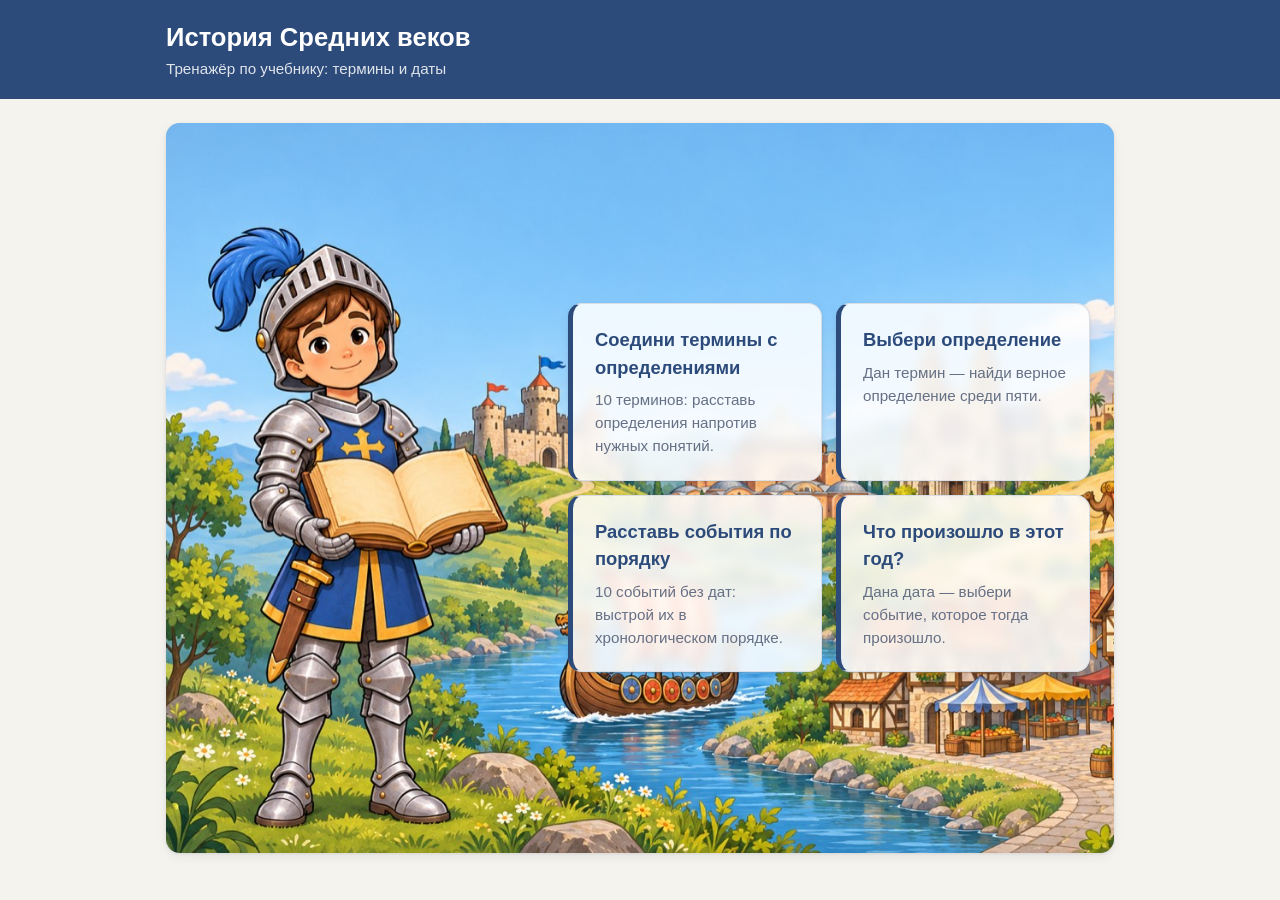
==== index.html @ ec186706 "Add medieval history quiz trainer Static HTML/CSS/JS study trainer for a Russian school history text" ====
<!DOCTYPE html>
<html lang="ru">
<head>
  <meta charset="utf-8">
  <meta name="viewport" content="width=device-width, initial-scale=1">
  <title>История Средних веков — тренажёр</title>
  <link rel="stylesheet" href="css/style.css">
</head>
<body>
  <header class="site-header">
    <div class="wrap">
      <h1>История Средних веков</h1>
      <p class="subtitle">Тренажёр по учебнику: термины и даты</p>
    </div>
  </header>

  <main class="wrap">
    <section id="menu" class="menu">
      <figure class="hero"><img src="images/hero.jpg" alt="Рыцарь с книгой на фоне средневековых земель" width="1280" height="853"></figure>
      <div class="menu-cards">
        <button type="button" class="menu-card" data-mode="match">
          <span class="menu-title">Соедини термины с определениями</span>
          <span class="menu-desc">10 терминов: расставь определения напротив нужных понятий.</span>
        </button>
        <button type="button" class="menu-card" data-mode="terms">
          <span class="menu-title">Выбери определение</span>
          <span class="menu-desc">Дан термин — найди верное определение среди пяти.</span>
        </button>
        <button type="button" class="menu-card" data-mode="order">
          <span class="menu-title">Расставь события по порядку</span>
          <span class="menu-desc">10 событий без дат: выстрой их в хронологическом порядке.</span>
        </button>
        <button type="button" class="menu-card" data-mode="dates">
          <span class="menu-title">Что произошло в этот год?</span>
          <span class="menu-desc">Дана дата — выбери событие, которое тогда произошло.</span>
        </button>
      </div>
    </section>

    <section id="mode" class="mode" hidden></section>
  </main>

  <script src="js/data.js"></script>
  <script src="js/common.js"></script>
  <script src="js/mode-match.js"></script>
  <script src="js/mode-term-quiz.js"></script>
  <script src="js/mode-order.js"></script>
  <script src="js/mode-date-quiz.js"></script>
  <script src="js/app.js"></script>
</body>
</html>
---- css/style.css ----
:root {
  --accent: #2c4a7a;
  --accent-dark: #1f3659;
  --accent-soft: #e8eef8;
  --bg: #f5f3ee;
  --card: #ffffff;
  --text: #22262e;
  --muted: #667085;
  --border: #d9dde5;
  --green: #2e7d32;
  --green-bg: #e6f4e7;
  --red: #c62828;
  --red-bg: #fbe9e9;
  --shadow: 0 1px 3px rgba(30, 40, 60, .10), 0 4px 12px rgba(30, 40, 60, .06);
}

* { box-sizing: border-box; }

html { -webkit-text-size-adjust: 100%; }

body {
  margin: 0;
  background: var(--bg);
  color: var(--text);
  font: 17px/1.5 -apple-system, BlinkMacSystemFont, "Segoe UI", Roboto, "Helvetica Neue", Arial, sans-serif;
  overflow-wrap: anywhere;
}

[hidden] { display: none !important; }

.wrap { max-width: 980px; margin: 0 auto; padding: 0 16px; }

.site-header { background: var(--accent); color: #fff; padding: 22px 0 18px; margin-bottom: 24px; }
.site-header h1 { margin: 0; font-size: 1.6rem; line-height: 1.25; }
.subtitle { margin: 4px 0 0; opacity: .85; font-size: .95rem; }

main.wrap { padding-bottom: 32px; }

/* ---------- Кнопки ---------- */
.btn {
  min-height: 44px;
  padding: 10px 20px;
  border: 1px solid var(--accent);
  border-radius: 10px;
  background: #fff;
  color: var(--accent);
  font: inherit;
  font-weight: 600;
  cursor: pointer;
  touch-action: manipulation;
}
.btn:hover { background: var(--accent-soft); }
.btn.primary { background: var(--accent); color: #fff; }
.btn.primary:hover { background: var(--accent-dark); }
.btn.ghost { border-color: transparent; background: transparent; padding-left: 8px; padding-right: 12px; }
.btn.ghost:hover { background: var(--accent-soft); }
.btn:focus-visible, .option:focus-visible, .cell:focus-visible, .menu-card:focus-visible, .move-btn:focus-visible {
  outline: 3px solid rgba(44, 74, 122, .45);
  outline-offset: 2px;
}

/* ---------- Меню ---------- */
.menu {
  position: relative;
  display: flex; align-items: center; justify-content: flex-end;
  min-height: 440px;
  min-height: max(440px, calc(100vh - 170px));
  min-height: max(440px, calc(100svh - 170px));
  max-height: 760px;
  padding: 24px;
  border-radius: 14px;
  overflow: hidden;
  box-shadow: var(--shadow);
  background: #b9c7dc;
}
.hero {
  position: absolute; inset: 0; z-index: 0;
  margin: 0;
}
.hero img {
  display: block; width: 100%; height: 100%; margin: 0;
  object-fit: cover; object-position: left center;
}
.menu-cards {
  position: relative; z-index: 1;
  width: 58%;
  display: grid; grid-template-columns: 1fr 1fr; gap: 14px;
}
.menu-card {
  display: flex; flex-direction: column; gap: 8px;
  padding: 22px;
  text-align: left;
  font: inherit; color: inherit;
  background: rgba(255, 255, 255, .86);
  -webkit-backdrop-filter: blur(6px);
  backdrop-filter: blur(6px);
  border: 1px solid var(--border);
  border-left: 5px solid var(--accent);
  border-radius: 14px;
  box-shadow: var(--shadow);
  cursor: pointer;
  transition: transform .12s, box-shadow .12s;
  touch-action: manipulation;
}
.menu-card:hover { background: rgba(255, 255, 255, .94); transform: translateY(-2px); box-shadow: 0 2px 6px rgba(30,40,60,.14), 0 8px 20px rgba(30,40,60,.10); }
.menu-title { font-size: 1.15rem; font-weight: 700; color: var(--accent); }
.menu-desc { color: var(--muted); font-size: .95rem; }

/* ---------- Общее для режимов ---------- */
.mode-head { display: flex; align-items: center; gap: 12px; margin-bottom: 12px; flex-wrap: wrap; }
.mode-head h2 { margin: 0; font-size: 1.25rem; color: var(--accent); }
.hint { margin: 0 0 14px; color: var(--muted); font-size: .95rem; }
.section-title { margin: 24px 0 10px; color: var(--accent); }

.card {
  background: var(--card);
  border: 1px solid var(--border);
  border-radius: 14px;
  box-shadow: var(--shadow);
  padding: 20px;
  margin-bottom: 14px;
}

.bar {
  position: sticky; bottom: 0; z-index: 5;
  display: flex; flex-wrap: wrap; gap: 10px; justify-content: center;
  margin: 18px -16px 0;
  padding: 12px 16px calc(12px + env(safe-area-inset-bottom));
  background: rgba(245, 243, 238, .95);
  border-top: 1px solid var(--border);
  backdrop-filter: blur(4px);
}
.bar .btn { flex: 1 1 160px; max-width: 320px; }

.result {
  display: flex; align-items: center; gap: 16px;
  padding: 18px;
  margin-bottom: 16px;
  border-radius: 14px;
  border: 2px solid var(--accent);
  background: var(--accent-soft);
  scroll-margin-top: 12px;
}
.result-knight { flex: 0 0 auto; display: block; width: 140px; max-width: 30%; height: auto; }
.result-body { flex: 1 1 auto; min-width: 0; display: flex; flex-direction: column; gap: 4px; }
.result-top { display: flex; flex-wrap: wrap; align-items: center; gap: 6px 12px; }
.share-btn {
  min-height: 40px;
  padding: 6px 14px;
  background: rgba(255, 255, 255, .75);
  color: var(--accent);
  border: 1px solid var(--accent);
  border-radius: 999px;
  font-size: .95rem;
  white-space: nowrap;
}
.share-btn:hover { background: #fff; }
.result.good .share-btn { color: var(--green); border-color: var(--green); }
.result.low .share-btn { color: var(--red); border-color: var(--red); }
.result-grade { font-size: 2rem; line-height: 1.15; font-weight: 700; color: var(--accent); }
.result-score { font-size: 1.15rem; font-weight: 600; color: var(--accent); }
.result-phrase { font-size: 1rem; color: var(--text); }
.result.good { border-color: var(--green); background: var(--green-bg); }
.result.good .result-grade, .result.good .result-score { color: var(--green); }
.result.low { border-color: var(--red); background: var(--red-bg); }
.result.low .result-grade, .result.low .result-score { color: var(--red); }

/* ---------- Викторины (режимы 2 и 4) ---------- */
.progress-line { display: flex; justify-content: space-between; color: var(--muted); font-size: .95rem; margin-bottom: 6px; }
.progress-track { height: 6px; background: var(--accent-soft); border-radius: 3px; overflow: hidden; margin-bottom: 18px; }
.progress-fill { height: 100%; background: var(--accent); }
.prompt { font-weight: 700; margin-bottom: 18px; }
.prompt-term { font-size: 1.7rem; color: var(--accent); }
.prompt-date { font-size: 2.2rem; color: var(--accent); text-align: center; padding: 6px 0; }
.options { display: flex; flex-direction: column; gap: 10px; }
.option {
  display: block; width: 100%;
  min-height: 48px; padding: 12px 14px;
  text-align: left; font: inherit; color: var(--text);
  background: #fff;
  border: 2px solid var(--border);
  border-radius: 10px;
  cursor: pointer;
  touch-action: manipulation;
}
.option:hover { border-color: var(--accent); background: var(--accent-soft); }
.option.locked { cursor: default; }
.option.locked:hover { border-color: var(--border); background: #fff; }
.option.correct, .option.correct:hover { border-color: var(--green); background: var(--green-bg); }
.option.wrong, .option.wrong:hover { border-color: var(--red); background: var(--red-bg); }

.note-ok { color: var(--green); font-weight: 600; text-align: center; }
.mistake-prompt { font-weight: 700; margin-bottom: 8px; color: var(--accent); }
.answer { padding: 8px 12px; border-radius: 8px; margin-top: 6px; }
.wrong-text { background: var(--red-bg); color: var(--red); }
.right-text { background: var(--green-bg); color: var(--green); }

/* ---------- Режим 1: сетка соответствий ---------- */
.match-grid {
  display: grid;
  grid-template-columns: 1fr 2fr;
  gap: 8px;
}
.cell {
  padding: 10px 12px;
  background: #fff;
  border: 2px solid var(--border);
  border-radius: 10px;
  font-size: .95rem;
  cursor: pointer;
  user-select: none;
  -webkit-user-select: none;
  touch-action: manipulation;
  position: relative;
  transition: transform .18s ease, box-shadow .18s ease, background-color .18s ease, border-color .18s ease;
}
.term-cell { font-weight: 700; color: var(--accent); display: flex; align-items: center; }
.cell:hover { border-color: var(--accent); }
.cell.selected { border-color: var(--accent); background: #dbe6f7; box-shadow: 0 0 0 3px rgba(44, 74, 122, .25); }
.cell.lifted {
  transform: translateY(-4px) scale(1.02);
  box-shadow: 0 0 0 3px rgba(44, 74, 122, .25), 0 8px 18px rgba(30, 40, 60, .28);
  z-index: 2;
}
.cell.flying { z-index: 3; }
.cell.just-paired { animation: pairPulse .6s ease-out; }
@keyframes pairPulse {
  from { background-color: #c4d8f5; border-color: var(--accent); box-shadow: 0 0 0 4px rgba(44, 74, 122, .35); }
}
@media (prefers-reduced-motion: reduce) {
  .cell { transition: none; }
  .cell.lifted { transform: none; }
  .cell.just-paired { animation: none; }
}
.match-grid.locked .cell { cursor: default; }
.match-grid.locked .cell:hover { border-color: var(--border); }
.cell.ok, .match-grid.locked .cell.ok:hover { border-color: var(--green); background: var(--green-bg); }
.cell.bad, .match-grid.locked .cell.bad:hover { border-color: var(--red); background: var(--red-bg); }
.fix { margin-top: 8px; padding-top: 8px; border-top: 1px dashed var(--green); color: var(--green); font-weight: 600; }

/* ---------- Режим 3: порядок событий ---------- */
.order-list { list-style: none; margin: 0; padding: 0; display: flex; flex-direction: column; gap: 8px; }
.order-item {
  display: flex; align-items: center; gap: 10px;
  padding: 10px 12px;
  background: #fff;
  border: 2px solid var(--border);
  border-radius: 10px;
  cursor: grab;
  touch-action: manipulation;
  user-select: none;
  -webkit-user-select: none;
}
.order-item:hover { border-color: var(--accent); }
.order-item.static, .order-item.static:hover { cursor: default; border-color: var(--border); }
.order-item.dragging {
  position: fixed; z-index: 1000; margin: 0;
  pointer-events: none;
  cursor: grabbing;
  transform: scale(1.02);
  border-color: var(--accent);
  box-shadow: 0 10px 28px rgba(30, 40, 60, .30);
}
.order-placeholder {
  list-style: none;
  border: 2px dashed var(--accent);
  border-radius: 10px;
  background: var(--accent-soft);
}
body.order-dragging { user-select: none; -webkit-user-select: none; cursor: grabbing; }
.drag-handle {
  flex: 0 0 auto;
  width: 44px; height: 44px; margin: -6px 0 -6px -6px;
  display: flex; align-items: center; justify-content: center;
  font-size: 1.5rem; line-height: 1; color: var(--muted);
  cursor: grab;
  touch-action: none;
}
.order-item.ok, .order-item.ok:hover { border-color: var(--green); background: var(--green-bg); cursor: default; }
.order-item.bad, .order-item.bad:hover { border-color: var(--red); background: var(--red-bg); cursor: default; }
.order-num {
  flex: 0 0 auto; min-width: 28px; height: 28px; line-height: 28px;
  text-align: center; border-radius: 50%;
  background: var(--accent-soft); color: var(--accent); font-weight: 700; font-size: .85rem;
}
.order-text { flex: 1 1 auto; min-width: 0; display: flex; flex-direction: column; gap: 2px; font-size: .97rem; }
.order-date { font-weight: 700; color: var(--accent); }
.order-hint { color: var(--red); font-size: .9rem; font-weight: 600; }
.order-btns { flex: 0 0 auto; display: flex; gap: 6px; }
.move-btn {
  width: 44px; height: 44px;
  border: 1px solid var(--accent); border-radius: 10px;
  background: #fff; color: var(--accent);
  font-size: 1.2rem; font-weight: 700; line-height: 1;
  cursor: pointer; touch-action: manipulation;
}
.move-btn:hover:not(:disabled) { background: var(--accent-soft); }
.move-btn:disabled { opacity: .3; cursor: default; }

/* ---------- Мобильные ---------- */
@media (max-width: 640px) {
  body { font-size: 16px; }
  .site-header h1 { font-size: 1.35rem; }
  .menu {
    display: block;
    min-height: 0; max-height: none;
    padding: 0;
    border-radius: 12px;
    background: var(--accent-soft);
  }
  .hero { position: relative; inset: auto; height: 78vw; }
  .hero img { width: 100%; height: 100%; object-fit: cover; object-position: 0% 35%; }
  .menu-cards { width: 100%; grid-template-columns: 1fr; gap: 10px; padding: 0 12px 12px; margin-top: -36px; }
  .menu-card { padding: 16px; }
  .prompt-term { font-size: 1.4rem; }
  .prompt-date { font-size: 1.8rem; }
  .card { padding: 16px; }
  .result { gap: 12px; padding: 14px; }
  .result-knight { width: 96px; max-width: 30%; }
  .result-grade { font-size: 1.7rem; }
  .share-btn { padding: 4px 12px; font-size: .9rem; }
  .result-score { font-size: 1rem; }
  .result-phrase { font-size: .92rem; }
  .match-grid { gap: 5px; }
  .cell { padding: 7px 8px; font-size: .78rem; line-height: 1.35; border-width: 1.5px; border-radius: 8px; }
  .order-item { padding: 8px; gap: 6px; }
  .drag-handle { margin: -4px 0 -4px -4px; }
  .order-num { min-width: 24px; height: 24px; line-height: 24px; font-size: .78rem; }
  .order-text { font-size: .9rem; }
  .order-btns { flex-direction: column; gap: 4px; }
  .move-btn { width: 44px; height: 44px; }
  .bar { gap: 8px; }
  .bar .btn { flex: 1 1 90px; max-width: none; padding: 8px 10px; font-size: .95rem; }
}
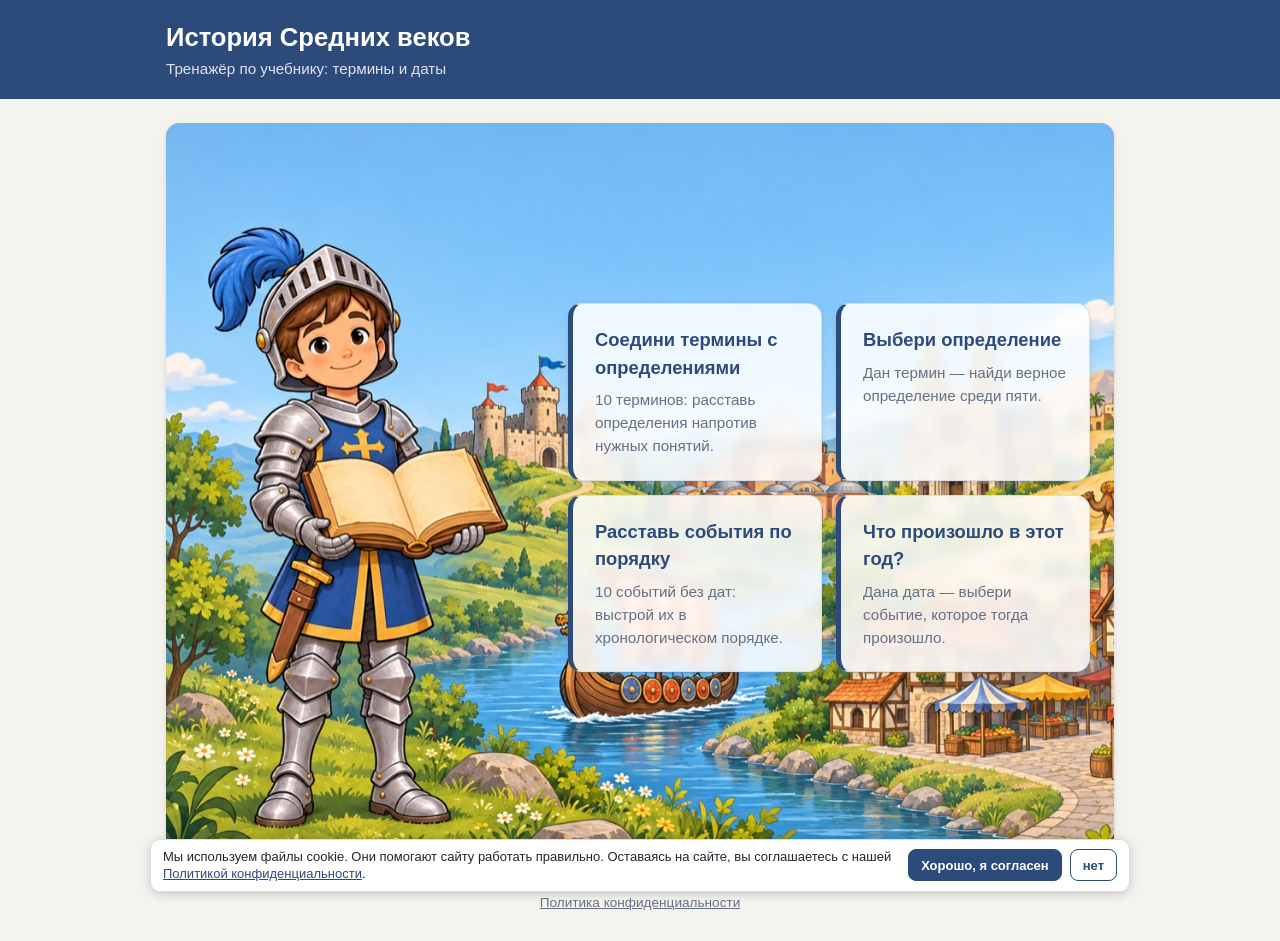
==== commit b10bd22b: "Add Yandex Metrika, compact cookie banner and privacy page" ====
--- a/index.html
+++ b/index.html
@@ -40,12 +40,17 @@
     <section id="mode" class="mode" hidden></section>
   </main>
 
+  <footer class="site-footer wrap">
+    <a href="privacy.html">Политика конфиденциальности</a>
+  </footer>
+
   <script src="js/data.js"></script>
   <script src="js/common.js"></script>
   <script src="js/mode-match.js"></script>
   <script src="js/mode-term-quiz.js"></script>
   <script src="js/mode-order.js"></script>
   <script src="js/mode-date-quiz.js"></script>
+  <script src="js/analytics.js"></script>
   <script src="js/app.js"></script>
 </body>
 </html>
--- a/css/style.css
+++ b/css/style.css
@@ -332,3 +332,63 @@
   .bar { gap: 8px; }
   .bar .btn { flex: 1 1 90px; max-width: none; padding: 8px 10px; font-size: .95rem; }
 }
+
+/* ---------- Подвал и страница политики ---------- */
+.site-footer { padding-top: 8px; padding-bottom: 28px; text-align: center; font-size: .85rem; }
+.site-footer a { color: var(--muted); }
+.privacy .back-link { display: inline-block; padding: 6px 0; color: var(--accent); font-weight: 600; text-decoration: none; }
+.privacy .back-link:hover { text-decoration: underline; }
+.privacy h2 { margin: 0 0 12px; color: var(--accent); }
+.privacy h3 { margin: 20px 0 6px; color: var(--accent); font-size: 1.05rem; }
+.privacy p, .privacy ul { margin: 0 0 10px; }
+.privacy ul { padding-left: 22px; }
+.privacy a { color: var(--accent); }
+
+/* ---------- Баннер cookie ---------- */
+.cookie-banner {
+  position: fixed; left: 0; right: 0; bottom: 0; z-index: 2000;
+  padding: 0 16px calc(8px + env(safe-area-inset-bottom));
+  pointer-events: none;
+}
+.cookie-inner {
+  pointer-events: auto;
+  max-width: 980px; margin: 0 auto;
+  display: flex; align-items: center; gap: 12px;
+  padding: 8px 12px;
+  background: var(--card);
+  border: 1px solid var(--border);
+  border-radius: 10px;
+  box-shadow: 0 2px 10px rgba(30, 40, 60, .22);
+}
+.cookie-text { margin: 0; flex: 1 1 auto; min-width: 0; font-size: 13px; line-height: 1.35; }
+.cookie-text a { color: var(--accent); }
+.cookie-actions { flex: 0 0 auto; display: flex; flex-wrap: nowrap; gap: 8px; }
+.cookie-banner .btn { min-height: 32px; padding: 4px 12px; font-size: 13px; white-space: nowrap; border-radius: 8px; }
+
+@media (max-width: 640px) {
+  .cookie-banner { padding-left: 8px; padding-right: 8px; }
+  .cookie-inner { flex-direction: column; align-items: stretch; gap: 8px; padding: 8px; }
+  .cookie-text { font-size: 12px; }
+  .cookie-actions { width: 100%; }
+  .cookie-banner .btn { flex: 1 1 0; min-height: 34px; white-space: normal; }
+}
+
+/* ---------- Отказ от cookie: сайт скрыт ---------- */
+html.cookie-blocked body > *:not(.cookie-refused) { display: none !important; }
+html.cookie-blocked body { overflow: hidden; }
+.cookie-refused {
+  position: fixed; inset: 0; z-index: 3000;
+  min-height: 100vh; min-height: 100svh;
+  display: flex; flex-direction: column; align-items: center; justify-content: center;
+  gap: 18px; padding: 24px 16px;
+  background: var(--bg);
+  text-align: center;
+}
+.refused-knight { width: 220px; max-width: 60%; height: auto; display: block; }
+.refused-text { margin: 0; max-width: 460px; font-size: 1.15rem; font-weight: 600; color: var(--accent); }
+.refused-link { color: var(--muted); font-size: .85rem; }
+
+@media (max-width: 640px) {
+  .refused-knight { width: 160px; }
+  .refused-text { font-size: 1.05rem; }
+}
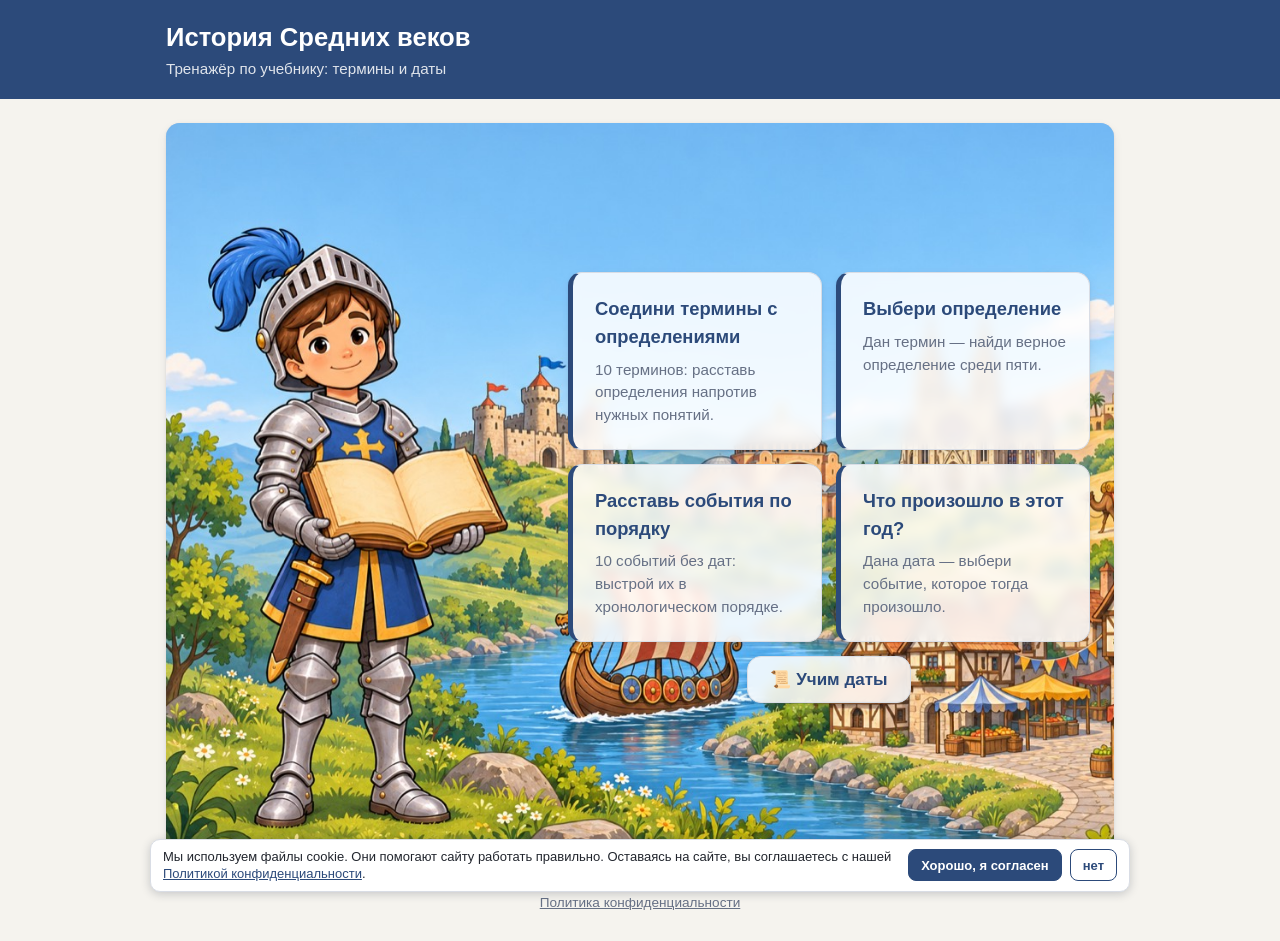
==== commit c297c6db: "Add printable date memo and home page link to it New pamyatka.html: a one-page A4 memo "How to remem" ====
--- a/index.html
+++ b/index.html
@@ -4,6 +4,8 @@
   <meta charset="utf-8">
   <meta name="viewport" content="width=device-width, initial-scale=1">
   <title>История Средних веков — тренажёр</title>
+  <link rel="icon" type="image/png" sizes="32x32" href="favicon.png">
+  <link rel="icon" type="image/svg+xml" href="favicon.svg">
   <link rel="stylesheet" href="css/style.css">
 </head>
 <body>
@@ -34,6 +36,7 @@
           <span class="menu-title">Что произошло в этот год?</span>
           <span class="menu-desc">Дана дата — выбери событие, которое тогда произошло.</span>
         </button>
+        <a class="memo-pill" href="pamyatka.html">📜 Учим даты</a>
       </div>
     </section>
 
--- a/css/style.css
+++ b/css/style.css
@@ -103,6 +103,22 @@
   touch-action: manipulation;
 }
 .menu-card:hover { background: rgba(255, 255, 255, .94); transform: translateY(-2px); box-shadow: 0 2px 6px rgba(30,40,60,.14), 0 8px 20px rgba(30,40,60,.10); }
+.memo-pill {
+  grid-column: 1 / -1; justify-self: center;
+  display: inline-flex; align-items: center; justify-content: center;
+  min-height: 44px; padding: 10px 22px;
+  background: rgba(255, 255, 255, .86);
+  -webkit-backdrop-filter: blur(6px);
+  backdrop-filter: blur(6px);
+  border: 1px solid var(--border);
+  border-radius: 14px;
+  box-shadow: var(--shadow);
+  color: var(--accent); font-weight: 700; text-decoration: none;
+  transition: transform .12s, box-shadow .12s, background-color .12s;
+  touch-action: manipulation;
+}
+.memo-pill:hover { background: rgba(255, 255, 255, .94); transform: translateY(-2px); box-shadow: 0 2px 6px rgba(30,40,60,.14), 0 8px 20px rgba(30,40,60,.10); }
+.memo-pill:focus-visible { outline: 3px solid rgba(44, 74, 122, .45); outline-offset: 2px; }
 .menu-title { font-size: 1.15rem; font-weight: 700; color: var(--accent); }
 .menu-desc { color: var(--muted); font-size: .95rem; }
 
@@ -312,6 +328,7 @@
   .hero img { width: 100%; height: 100%; object-fit: cover; object-position: 0% 35%; }
   .menu-cards { width: 100%; grid-template-columns: 1fr; gap: 10px; padding: 0 12px 12px; margin-top: -36px; }
   .menu-card { padding: 16px; }
+  .memo-pill { justify-self: stretch; }
   .prompt-term { font-size: 1.4rem; }
   .prompt-date { font-size: 1.8rem; }
   .card { padding: 16px; }
@@ -392,3 +409,75 @@
   .refused-knight { width: 160px; }
   .refused-text { font-size: 1.05rem; }
 }
+
+/* ---------- Ссылка на памятку в результате ---------- */
+.result-memo-link { font-size: .88rem; color: var(--accent); text-decoration: underline; text-underline-offset: 2px; }
+
+/* ---------- Памятка «Как запомнить даты Средневековья» ---------- */
+.memo-bar {
+  max-width: 820px; margin: 0 auto; padding: 12px 16px 0;
+  display: flex; align-items: center; justify-content: space-between; gap: 12px; flex-wrap: wrap;
+}
+.memo-bar .back-link { color: var(--accent); font-weight: 600; text-decoration: none; }
+.memo-bar .back-link:hover { text-decoration: underline; }
+.memo {
+  max-width: 820px; margin: 12px auto 32px; padding: 20px;
+  background: var(--card); border: 1px solid var(--border); border-radius: 14px; box-shadow: var(--shadow);
+  display: flex; flex-direction: column; gap: 14px;
+}
+.memo-head { display: flex; align-items: center; gap: 20px; }
+.memo-knight { width: 190px; height: auto; flex: 0 0 auto; display: block; }
+.memo h1 { margin: 0; font-size: 1.8rem; line-height: 1.2; color: var(--accent); }
+.memo-sub { margin: 4px 0 0; color: var(--muted); }
+.memo-grid { display: grid; grid-template-columns: 1fr 1fr; gap: 14px; }
+.memo-sec { background: var(--accent-soft); border-radius: 12px; padding: 12px 14px; break-inside: avoid; }
+.memo-sec h2 { margin: 0 0 8px; font-size: 1.1rem; color: var(--accent); }
+.memo-sec p { margin: 0 0 6px; }
+.memo-sec p:last-child { margin-bottom: 0; }
+.memo-sub2 { color: var(--muted); font-size: .92rem; }
+.memo-dates, .memo-list { margin: 0; padding-left: 20px; }
+.memo-dates { list-style: none; padding-left: 0; columns: 2; column-gap: 22px; margin-bottom: 8px; }
+.memo-dates li { margin-bottom: 5px; break-inside: avoid; }
+.memo-dates b { color: var(--accent); }
+.memo-list { list-style: none; padding-left: 0; }
+.memo-list li { margin-bottom: 5px; }
+.memo-list li::before { content: "•"; color: var(--accent); font-weight: 700; margin-right: 6px; }
+.memo-note { font-size: .92rem; color: var(--accent); font-weight: 600; }
+.memo-chains { display: grid; grid-template-columns: 1fr 1fr; gap: 6px 22px; }
+.memo-chain { line-height: 1.45; }
+.memo-chain b { color: var(--accent); }
+.memo-foot { margin: 0; text-align: center; font-size: .85rem; color: var(--muted); }
+
+/* полоса эпох */
+
+@media (max-width: 640px) {
+  .memo { padding: 14px; margin-left: 8px; margin-right: 8px; gap: 12px; }
+  .memo-head { gap: 12px; }
+  .memo-knight { width: 110px; }
+  .memo h1 { font-size: 1.3rem; }
+  .memo-grid, .memo-chains { grid-template-columns: 1fr; }
+  .memo-dates { columns: 1; }
+}
+
+@media print {
+  @page { size: A4; margin: 10mm; }
+  body[data-page="pamyatka"] { background: #fff; font-size: 10pt; line-height: 1.28; -webkit-print-color-adjust: exact; print-color-adjust: exact; }
+  body[data-page="pamyatka"] .memo-bar,
+  body[data-page="pamyatka"] .cookie-banner,
+  body[data-page="pamyatka"] .cookie-refused { display: none !important; }
+  body[data-page="pamyatka"] .memo { max-width: none; margin: 0; padding: 0; border: 0; border-radius: 0; box-shadow: none; gap: 6px; }
+  body[data-page="pamyatka"] .memo-head { gap: 12px; }
+  body[data-page="pamyatka"] .memo-knight { width: 34mm; }
+  body[data-page="pamyatka"] .memo h1 { font-size: 20pt; }
+  body[data-page="pamyatka"] .memo-sub { font-size: 10.5pt; }
+  body[data-page="pamyatka"] .memo-grid { gap: 8px; }
+  body[data-page="pamyatka"] .memo-sec { padding: 5px 9px; border-radius: 8px; }
+  body[data-page="pamyatka"] .memo-sec h2 { font-size: 11.5pt; margin-bottom: 4px; }
+  body[data-page="pamyatka"] .memo-sec p { margin-bottom: 3px; }
+  body[data-page="pamyatka"] .memo-dates li, body[data-page="pamyatka"] .memo-list li { margin-bottom: 2px; }
+  body[data-page="pamyatka"] .memo-note { font-size: 9.5pt; }
+  body[data-page="pamyatka"] .memo-chains { gap: 2px 18px; }
+  body[data-page="pamyatka"] .memo-chain { font-size: 9.6pt; line-height: 1.26; }
+  body[data-page="pamyatka"] .memo-dates { margin-bottom: 4px; }
+  body[data-page="pamyatka"] .memo-foot { font-size: 9pt; }
+}
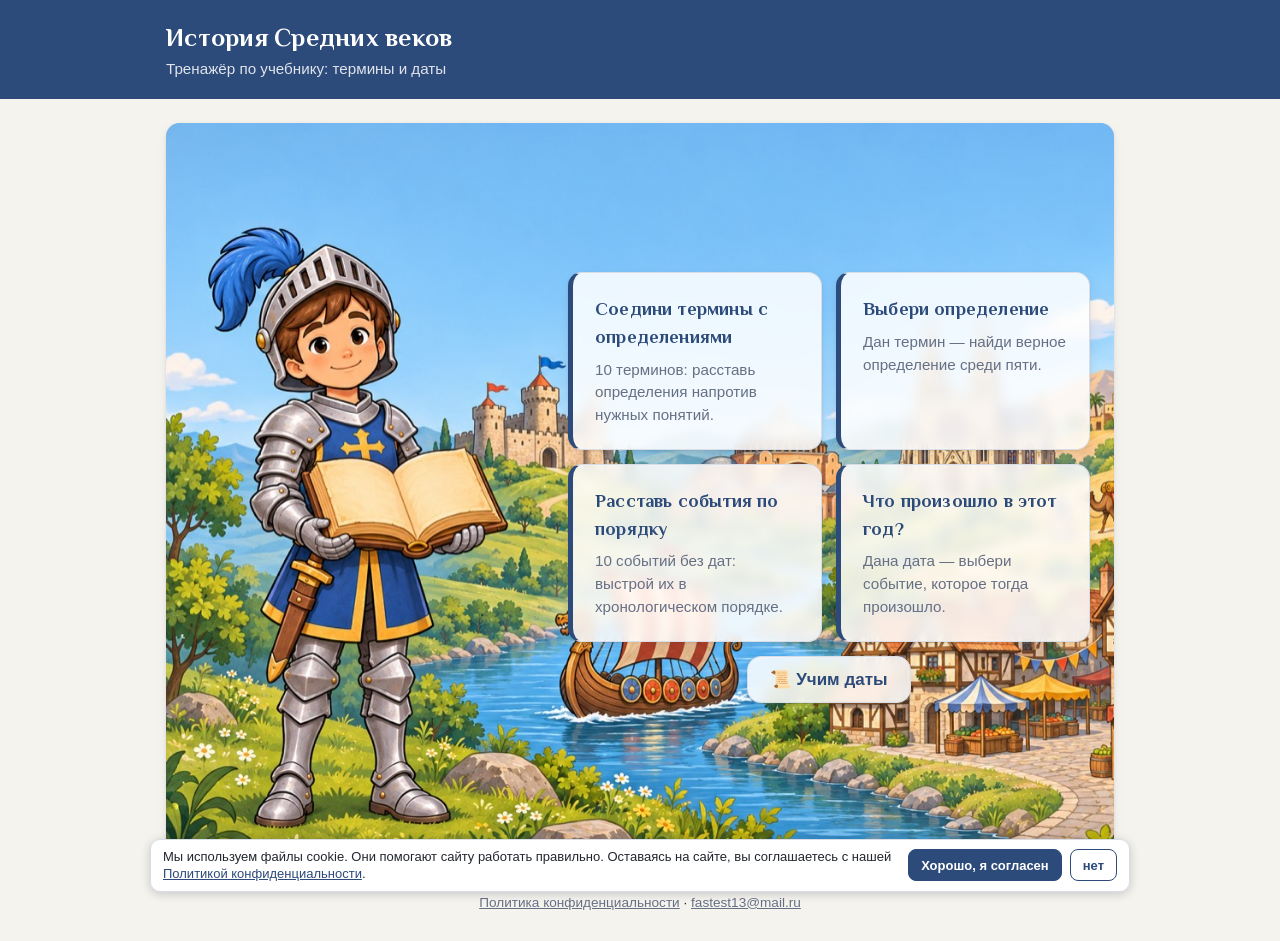
==== commit bd191a6f: "Add contact email link to footer" ====
--- a/index.html
+++ b/index.html
@@ -45,6 +45,7 @@
 
   <footer class="site-footer wrap">
     <a href="privacy.html">Политика конфиденциальности</a>
+    · <a href="mailto:fastest13@mail.ru?subject=%D0%A2%D0%B5%D1%81%D1%82%20%D0%A1%D1%80%D0%B5%D0%B4%D0%BD%D0%B8%D0%B5%20%D0%B2%D0%B5%D0%BA%D0%B0">fastest13@mail.ru</a>
   </footer>
 
   <script src="js/data.js"></script>
--- a/css/style.css
+++ b/css/style.css
@@ -14,6 +14,24 @@
   --shadow: 0 1px 3px rgba(30, 40, 60, .10), 0 4px 12px rgba(30, 40, 60, .06);
 }
 
+/* Заголовочный шрифт Philosopher (SIL Open Font License), лежит в fonts/ — работает без интернета и в печати */
+@font-face {
+  font-family: 'Philosopher';
+  font-style: normal;
+  font-weight: 700;
+  font-display: swap;
+  src: url(../fonts/philosopher-700-cyrillic.woff2) format('woff2');
+  unicode-range: U+0301, U+0400-045F, U+0490-0491, U+04B0-04B1, U+2116;
+}
+@font-face {
+  font-family: 'Philosopher';
+  font-style: normal;
+  font-weight: 700;
+  font-display: swap;
+  src: url(../fonts/philosopher-700-latin.woff2) format('woff2');
+  unicode-range: U+0000-00FF, U+0131, U+0152-0153, U+02BB-02BC, U+02C6, U+02DA, U+02DC, U+0304, U+0308, U+0329, U+2000-206F, U+20AC, U+2122, U+2191, U+2193, U+2212, U+2215, U+FEFF, U+FFFD;
+}
+
 * { box-sizing: border-box; }
 
 html { -webkit-text-size-adjust: 100%; }
@@ -27,6 +45,13 @@
 }
 
 [hidden] { display: none !important; }
+
+/* Все заголовки — средневековым шрифтом */
+h1, h2, h3, .menu-title, .result-grade, .memo-ladder-head span {
+  font-family: 'Philosopher', Georgia, 'Times New Roman', serif;
+  font-weight: 700;
+  letter-spacing: .01em;
+}
 
 .wrap { max-width: 980px; margin: 0 auto; padding: 0 16px; }
 
@@ -438,14 +463,22 @@
 .memo-dates, .memo-list { margin: 0; padding-left: 20px; }
 .memo-dates { list-style: none; padding-left: 0; columns: 2; column-gap: 22px; margin-bottom: 8px; }
 .memo-dates li { margin-bottom: 5px; break-inside: avoid; }
-.memo-dates b { color: var(--accent); }
 .memo-list { list-style: none; padding-left: 0; }
 .memo-list li { margin-bottom: 5px; }
 .memo-list li::before { content: "•"; color: var(--accent); font-weight: 700; margin-right: 6px; }
 .memo-note { font-size: .92rem; color: var(--accent); font-weight: 600; }
-.memo-chains { display: grid; grid-template-columns: 1fr 1fr; gap: 6px 22px; }
-.memo-chain { line-height: 1.45; }
-.memo-chain b { color: var(--accent); }
+.memo-ladders { display: grid; grid-template-columns: repeat(3, 1fr); gap: 10px; }
+.memo-ladder { background: #fff; border-radius: 10px; border-top: 5px solid var(--c); padding: 8px 10px 6px; min-width: 0; break-inside: avoid; display: flow-root; }
+.memo-ladder-head { display: block; margin-bottom: 6px; }
+.memo-ladder-head img { float: right; height: 64px; width: 64px; object-fit: contain; display: block; margin: 0 0 4px 8px; }
+.memo-ladder-head span { font-weight: 800; color: var(--c); line-height: 1.15; }
+.memo-ladder-list { list-style: none; margin: 0; padding: 0 0 0 16px; position: relative; }
+.memo-ladder-list li { --gap: 4px; --lh: 1.3; position: relative; font-size: .88rem; line-height: var(--lh); margin-bottom: var(--gap); }
+.memo-ladder-list li::before { content: ""; position: absolute; left: -16px; top: calc(var(--lh) * 1em / 2 - 6px); width: 8px; height: 8px; border-radius: 50%; background: #fff; border: 2px solid var(--c); z-index: 1; }
+/* линия — отрезками от центра кружка до центра следующего; у последнего пункта её нет */
+.memo-ladder-list li::after { content: ""; position: absolute; left: -11px; top: calc(var(--lh) * 1em / 2); width: 2px; height: calc(100% + var(--gap)); background: var(--c); opacity: .6; }
+.memo-ladder-list li:last-child::after { display: none; }
+.memo-ladder-list li b { margin-right: 3px; color: #000; }
 .memo-foot { margin: 0; text-align: center; font-size: .85rem; color: var(--muted); }
 
 /* полоса эпох */
@@ -455,19 +488,24 @@
   .memo-head { gap: 12px; }
   .memo-knight { width: 110px; }
   .memo h1 { font-size: 1.3rem; }
-  .memo-grid, .memo-chains { grid-template-columns: 1fr; }
+  .memo-grid { grid-template-columns: 1fr; }
+  .memo-ladders { grid-template-columns: 1fr 1fr; }
   .memo-dates { columns: 1; }
+}
+
+@media (max-width: 419px) {
+  .memo-ladders { grid-template-columns: 1fr; }
 }
 
 @media print {
   @page { size: A4; margin: 10mm; }
-  body[data-page="pamyatka"] { background: #fff; font-size: 10pt; line-height: 1.28; -webkit-print-color-adjust: exact; print-color-adjust: exact; }
+  body[data-page="pamyatka"] { background: #fff; font-size: 9.8pt; line-height: 1.26; -webkit-print-color-adjust: exact; print-color-adjust: exact; }
   body[data-page="pamyatka"] .memo-bar,
   body[data-page="pamyatka"] .cookie-banner,
   body[data-page="pamyatka"] .cookie-refused { display: none !important; }
-  body[data-page="pamyatka"] .memo { max-width: none; margin: 0; padding: 0; border: 0; border-radius: 0; box-shadow: none; gap: 6px; }
+  body[data-page="pamyatka"] .memo { max-width: none; margin: 0; padding: 0; border: 0; border-radius: 0; box-shadow: none; gap: 5px; }
   body[data-page="pamyatka"] .memo-head { gap: 12px; }
-  body[data-page="pamyatka"] .memo-knight { width: 34mm; }
+  body[data-page="pamyatka"] .memo-knight { width: 33mm; }
   body[data-page="pamyatka"] .memo h1 { font-size: 20pt; }
   body[data-page="pamyatka"] .memo-sub { font-size: 10.5pt; }
   body[data-page="pamyatka"] .memo-grid { gap: 8px; }
@@ -476,8 +514,12 @@
   body[data-page="pamyatka"] .memo-sec p { margin-bottom: 3px; }
   body[data-page="pamyatka"] .memo-dates li, body[data-page="pamyatka"] .memo-list li { margin-bottom: 2px; }
   body[data-page="pamyatka"] .memo-note { font-size: 9.5pt; }
-  body[data-page="pamyatka"] .memo-chains { gap: 2px 18px; }
-  body[data-page="pamyatka"] .memo-chain { font-size: 9.6pt; line-height: 1.26; }
+  body[data-page="pamyatka"] .memo-ladders { gap: 5px; }
+  body[data-page="pamyatka"] .memo-ladder { padding: 4px 7px 3px; border-top-width: 4px; }
+  body[data-page="pamyatka"] .memo-ladder-head { margin-bottom: 2px; }
+  body[data-page="pamyatka"] .memo-ladder-head img { height: 16mm; width: 16mm; margin: 0 0 1mm 2mm; }
+  body[data-page="pamyatka"] .memo-ladder-head span { font-size: 10pt; }
+  body[data-page="pamyatka"] .memo-ladder-list li { --gap: 2px; --lh: 1.2; font-size: 9.2pt; }
   body[data-page="pamyatka"] .memo-dates { margin-bottom: 4px; }
   body[data-page="pamyatka"] .memo-foot { font-size: 9pt; }
 }
